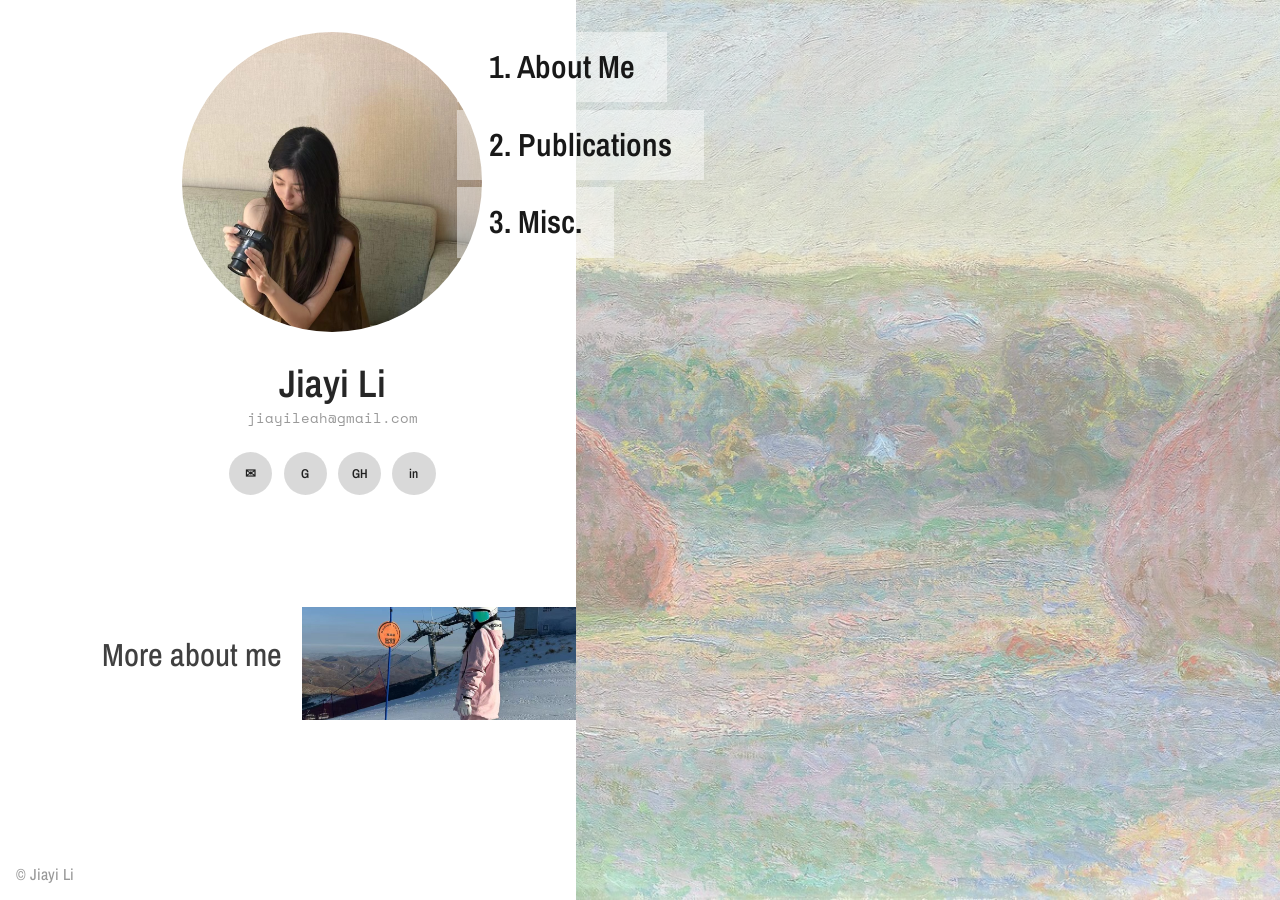
==== index.html @ 8432a554 "Add personal homepage files" ====
<!DOCTYPE html>
<html lang="en">

<head>
  <meta charset="UTF-8" />
  <meta name="viewport" content="width=device-width, initial-scale=1.0" />

  <title>Jiayi Li</title>
  <meta name="description"
    content="Jiayi Li — researcher in Your Research Area." />
  <meta name="author" content="Jiayi Li" />
  <meta name="keywords"
    content="Jiayi Li, Research, University, Computer Science" />

  <link rel="preconnect" href="https://fonts.googleapis.com">
  <link rel="preconnect" href="https://fonts.gstatic.com" crossorigin>
  <link rel="stylesheet" href="https://fonts.googleapis.com/css2?family=Archivo+Narrow:wght@400;500;600;700&family=Space+Mono&display=swap">
  <link rel="stylesheet" href="style.css?v=3" />
  <link rel="icon" type="image/svg+xml" href="data:image/svg+xml,%3Csvg xmlns='http://www.w3.org/2000/svg' viewBox='0 0 32 32'%3E%3Ccircle cx='16' cy='16' r='12' fill='white'/%3E%3C/svg%3E">
  <meta name="theme-color" content="#ffffff">
</head>

<body>
  <a href="#content" class="skip-link">Skip to content</a>
  <!-- Mobile top bar -->
  <div class="mobile-header">
    <a class="mobile-header-name" href="#" data-page="home">Jiayi Li</a>
    <button class="mobile-menu-btn" id="menu-toggle" aria-expanded="false" aria-controls="sidebar">Menu</button>
  </div>

  <div class="container">
    <aside class="sidebar profile-sidebar" id="sidebar">
  <div class="profile-card">
    <a href="#" data-page="home" class="profile-photo-link">
      <img class="profile-photo" src="asset/profile.jpg" alt="Jiayi Li">
    </a>

    <h1 class="profile-name">
      <a href="#" data-page="home">Jiayi Li</a>
    </h1>

    <p class="profile-email">
      <a href="mailto:jiayileah@gmail.com">jiayileah@gmail.com</a>
    </p>

    <div class="profile-socials">
      <a href="mailto:jiayileah@gmail.com" aria-label="Email">✉</a>
      <a href="https://scholar.google.com/citations?user=YOUR_USER_ID&hl=en" target="_blank" rel="noopener noreferrer" aria-label="Google Scholar">G</a>
      <a href="https://github.com/jiayileah" target="_blank" rel="noopener noreferrer" aria-label="GitHub">GH</a>
      <a href="https://www.linkedin.com/in/jiayi-li-0b29a120a/" target="_blank" rel="noopener noreferrer" aria-label="LinkedIn">in</a>
    </div>

    <nav class="profile-nav">
      <ol class="nav-index">
        <li><a href="#about" data-page="about">About Me</a></li>
        <li><a href="#publications" data-page="publications">Publications</a></li>
        <li><a href="#misc" data-page="misc">Misc.</a></li>
      </ol>
    </nav>

    <div class="more-about-card">
  <div class="more-about-text">
    <h3>More about me</h3>
  </div>

  <div class="more-about-gallery">
    <div class="gallery-stack">
      <div class="gallery-track">
        <div class="gallery-slide">
          <img src="asset/gallery-1.jpg" alt="Jiayi Li gallery image 1">
        </div>
        <div class="gallery-slide">
          <img src="asset/gallery-2.jpg" alt="Jiayi Li gallery image 2">
        </div>
        <div class="gallery-slide">
          <img src="asset/gallery-3.jpg" alt="Jiayi Li gallery image 3">
        </div>
      </div>
    </div>
  </div>
</div>

  <footer class="site-footer site-footer--sidebar">
    <span id="easter-egg" style="cursor: pointer">&copy; Jiayi Li</span>
  </footer>
</aside>

    <main id="content">
      <!-- Content will load here -->
    </main>
  </div>

  <nav class="home-nav-overlay">
  <a href="#about" data-page="about">1. About Me</a>
  <a href="#publications" data-page="publications">2. Publications</a>
  <a href="#misc" data-page="misc">3. Misc.</a>
  </nav>

  <!-- Mobile bottom bar -->
  <div class="mobile-footer">
    <button class="mobile-footer-btn" id="btn-top">Top</button>
    <button class="mobile-footer-btn" id="btn-top-right">Top</button>
  </div>

  <!-- Easter Egg -->
  <div id="easter-egg-overlay" class="easter-egg-overlay">
    <span class="easter-egg-text">your hidden message here</span>
  </div>

  <!-- Lightbox Modal -->
  <div id="image-modal" class="modal" role="dialog" aria-modal="true" aria-label="Image preview" tabindex="-1">
    <img class="modal-content" id="modal-img" alt="">
  </div>

  <script src="script.js"></script>
</body>

</html>
---- style.css ----
/* style.css — 1:1 Cargo template replica */

/* ─── Font: Inter as Diatype substitute (loaded via <link> in HTML) ─── */

/* ─── Swatch System (Cargo-style opacity hierarchy) ─── */
:root {
  --swatch-1: rgba(0, 0, 0, 0.85);
  --swatch-2: rgba(0, 0, 0, 0.75);
  --swatch-3: rgba(0, 0, 0, 0.6);
  --swatch-4: rgba(0, 0, 0, 0.4);
  --swatch-5: rgba(0, 0, 0, 0.25);
  --swatch-6: rgba(0, 0, 0, 0.15);

  --bg: #ffffff;
  --border: rgba(0, 0, 0, 0.15);
  --highlight: #800020;
}

/* ─── Skip Link ─── */
.skip-link {
  position: absolute;
  top: -100%;
  left: 1rem;
  z-index: 9999;
  padding: 0.5rem 1rem;
  background: var(--swatch-1);
  color: var(--bg);
  font-size: 0.9rem;
  font-weight: 500;
  text-decoration: none;
}

.skip-link:focus {
  top: 0.5rem;
}

/* ─── Focus Indicators ─── */
a:focus-visible,
button:focus-visible,
[tabindex]:focus-visible {
  outline: 2px solid var(--swatch-1);
  outline-offset: 2px;
}

/* ─── Reset ─── */
*, *::before, *::after { box-sizing: border-box; }

body {
  margin: 0;
  width: 100%;
  overflow-x: hidden;
  background-color: var(--bg);
  color: var(--swatch-1);
  font-family: 'Archivo Narrow', 'Helvetica Neue', Helvetica, Arial, sans-serif;
  font-size: 1.1rem;
  font-weight: normal;
  line-height: 1.2;
  -webkit-font-smoothing: antialiased;
  -moz-osx-font-smoothing: grayscale;
}

/* ─── Two-Column Container ─── */
.container {
  display: flex;
  min-height: 100vh;
}

/* ─── Sidebar (Left Panel) ─── */
.sidebar {
  width: 45%;
  max-width: 720px;
  min-width: 280px;
  padding: 1rem;
  position: fixed;
  top: 0;
  left: 0;
  height: 100vh;
  overflow-y: auto;
  flex-shrink: 0;
}

/* Push main content to the right of the fixed sidebar */
main {
  margin-left: 45%;
  padding: 0.5rem 1rem 1rem;
  max-width: 55%;
}

.sidebar-header {
  margin-bottom: 1.8rem;
}

.sidebar h1 {
  font-family: 'Archivo Narrow', 'Helvetica Neue', Helvetica, Arial, sans-serif;
  font-size: 1.1rem;
  font-weight: 500;
  line-height: 1.1;
  margin: 0;
  color: var(--swatch-1);
}

.sidebar h1 a {
  color: var(--swatch-1);
  text-decoration: none;
}

/* ─── Profile Sidebar ─── */

.profile-sidebar {
  padding: 2rem 1.4rem;
}

.profile-card {
  width: 100%;
  max-width: 340px;
}

.profile-photo-link {
  display: block;
  width: min(100%, 300px);
  aspect-ratio: 1 / 1;
  margin-bottom: 2rem;
  border-radius: 50%;
  overflow: hidden;
  background: var(--swatch-6);
}

.profile-photo {
  display: block;
  width: 100%;
  height: 100%;
  margin-bottom: 2rem;
  margin-left:0rem;
  object-fit: cover;
}

.sidebar .profile-name {
  margin-bottom: 0.4rem;
}

.sidebar .profile-name a {
  display: inline-block;
  transform: translateX(1.2rem);
  font-size: 2.4rem;
  font-weight: 600;
  line-height: 1;
  color: var(--swatch-1);
  text-decoration: none;
}

.profile-email {
  margin: 0 0 1.6rem;
  font-family: 'Space Mono', monospace;
  font-size: 0.9rem;
  color: var(--swatch-4);
}

.profile-email a {
  color: var(--swatch-4);
  text-decoration: none;
}

.profile-socials {
  display: flex;
  gap: 0.7rem;
  margin-bottom: 2rem;
  flex-wrap: wrap;
}

.profile-socials a {
  width: 2.7rem;
  height: 2.7rem;
  border-radius: 50%;
  display: inline-flex;
  align-items: center;
  justify-content: center;
  background: var(--swatch-6);
  color: var(--swatch-1);
  font-size: 0.8rem;
  font-weight: 600;
  text-decoration: none;
}

.profile-socials a:hover {
  background: var(--swatch-5);
}

.profile-nav {
  margin-bottom: 2rem;
}


.sidebar-subtitle {
  display: block;
  font-size: 1.1rem;
  font-weight: 400;
  color: var(--swatch-3);
  line-height: 1.1;
}

/* Sidebar info links — stacked, bold, like Cargo's "Information / Email / Instagram" */
.sidebar-info {
  display: flex;
  flex-direction: column;
  align-items: flex-start;
  margin-bottom: 1.2rem;
}

.sidebar-info a {
  color: var(--swatch-1);
  font-weight: 500;
  font-size: 1rem;
  line-height: 1.1;
  text-decoration: none;
}

.sidebar-info a:active {
  opacity: 0.7;
}

/* Navigation — numbered index like Cargo */
.nav-index {
  margin: 0;
  padding: 0 0 0 1em;
  list-style-type: decimal;
}

.nav-index li {
  margin-bottom: 0;
  line-height: 1.1;
  font-size: 2rem;
}

.nav-index a {
  color: var(--swatch-1);
  font-weight: 450;
  font-size: 2rem;
  text-decoration: none;
}

.nav-index a:active {
  opacity: 0.7;
}

.nav-index a.active {
  text-decoration: underline;
  text-underline-offset: 3px;
}

/* ─── Main Content (Right Panel) ─── */
/* main margin-left set above after .sidebar */

/* ─── Typography ─── */
h1, h2, h3 {
  font-family: 'Archivo Narrow', 'Helvetica Neue', Helvetica, Arial, sans-serif;
  font-weight: 480;
  margin-top: 0;
  line-height: 1;
  color: var(--swatch-2);
}

h2, h3 {
  font-size: 2rem;
  margin-bottom: 1rem;
}

h4 {
  font-family: 'Archivo Narrow', 'Helvetica Neue', Helvetica, Arial, sans-serif;
  font-weight: 480;
  margin-top: 0;
  margin-bottom: 0.4rem;
  line-height: 1.2;
  color: var(--swatch-1);
}

h3 + p {
  margin-top: 0.3rem;
  margin-bottom: 0.8rem;
  color: var(--swatch-4);
}

h4 + ul { margin-top: 0; }
h4 + p { margin-top: 0; }

/* ─── Links — Cargo-style (no underline, opacity on active) ─── */
a {
  color: var(--swatch-1);
  text-decoration: none;
}

a:active {
  opacity: 0.7;
}

/* ─── About Page ─── */
.about-section a {
  color: var(--swatch-4);
  text-decoration: none;
}

.about-section a:hover {
  text-decoration: underline;
}

/* Research interests */
.interests-list { margin: 1.5rem 0; }
.interests-list ol { padding-left: 1.2rem; margin: 0; }

.interests-list li {
  margin-bottom: 0.8rem;
  line-height: 1.3;
  color: var(--swatch-3);
}

.interests-list li strong {
  color: var(--swatch-1);
  font-weight: 600;
}

.interest {
  margin-bottom: 0.6rem;
}

.interest > summary {
  list-style: none;
  cursor: pointer;
  display: flex;
  align-items: center;
  gap: 0.6rem;
  padding: 0.15rem 0;
  user-select: none;
}

.interest > summary::-webkit-details-marker { display: none; }

.interest > summary::before {
  content: '▶';
  color: var(--swatch-4);
  font-size: 0.7rem;
  line-height: 1;
  transition: transform 0.2s ease;
  display: inline-block;
}

.interest[open] > summary::before {
  transform: rotate(90deg);
}

.interest:hover > summary strong { color: var(--swatch-2); }

.interest-body {
  padding: 0.4rem 0 0.4rem 1.3rem;
}

.interest-q {
  margin: 0 0 0.5rem 0;
  color: var(--swatch-3);
  font-size: 0.95rem;
  line-height: 1.45;
}

.interest-works {
  list-style: disc;
  padding-left: 1.2rem;
  margin: 0;
  color: var(--swatch-3);
  font-size: 0.95rem;
}

.interest-works li {
  margin-bottom: 0.35rem;
  line-height: 1.45;
}

.interest-works a {
  color: var(--swatch-2);
  text-decoration: underline;
  text-underline-offset: 2px;
  text-decoration-thickness: 1px;
}

.interest-works a:hover { color: var(--highlight); }

.interest-works:empty::before {
  content: '— Coming soon —';
  display: block;
  color: var(--swatch-5);
  font-size: 0.85rem;
  font-style: italic;
  list-style: none;
  margin-left: -1.2rem;
}

/* ─── Publications ─── */
.pub-tabs {
  display: flex;
  gap: 1.5rem;
  margin: 1rem 0 2rem;
}

.pub-tab {
  background: none;
  border: none;
  padding: 0;
  color: var(--swatch-4);
  font-family: inherit;
  font-size: 0.95rem;
  letter-spacing: 0.02em;
  cursor: pointer;
  transition: color 0.15s ease;
}

.pub-tab:hover { color: var(--swatch-2); }

.pub-tab.active {
  color: var(--swatch-1);
  font-weight: 500;
  text-decoration: underline;
  text-underline-offset: 4px;
  text-decoration-thickness: 1px;
}

.year-section {
  display: grid;
  grid-template-columns: 70px 1fr;
  gap: 1.5rem;
  padding: 1.5rem 0;
  border-top: 1px solid var(--border);
}

.year-section:first-of-type { border-top: none; }
.year-section.year-first-visible { border-top: none; }

.year-label {
  font-family: 'Archivo Narrow', 'Helvetica Neue', Helvetica, Arial, sans-serif;
  font-size: 1.1rem;
  color: var(--swatch-4);
  padding-top: 0.2rem;
  line-height: 1;
}

.year-content {
  display: flex;
  flex-direction: column;
  gap: 1.5rem;
}

.publication {
  display: flex;
  justify-content: space-between;
  align-items: flex-start;
  gap: 1.5rem;
  border-bottom: 1px solid var(--border);
  padding-bottom: 1.5rem;
  margin-bottom: 0;
}

.publication:last-child,
.publication.pub-last-visible {
  border-bottom: none;
  padding-bottom: 0;
}

.pub-text { flex: 1; min-width: 0; }

.pub-image {
  max-width: 400px;
  height: auto;
  border-radius: 0;
  filter: grayscale(100%);
  transition: filter 0.3s ease;
  cursor: zoom-in;
}

.pub-image:hover {
  filter: grayscale(0%);
}

.publication h4 {
  margin-top: 0;
  margin-bottom: 0.3rem;
}

.publication h4 + p,
.publication h4 + p + p {
  color: var(--swatch-4);
}

.publication a {
  color: var(--swatch-1);
  text-decoration: none;
  margin-right: 0.8rem;
}

.publication a:hover {
  text-decoration: underline;
}

.publication p {
  line-height: 1.2;
  margin-top: 0.2rem;
  margin-bottom: 0.2rem;
}

.publication, .teaching, .project {
  margin-bottom: 0.8rem;
  padding-bottom: 0.8rem;
}

.publication ul {
  padding-left: 1.2em;
  margin-top: 0.2rem;
  margin-bottom: 0.2rem;
}

.publication ul li { margin-bottom: 0.15rem; }

.teaching, .project { margin-bottom: 1.5rem; }

/* ─── News ─── */
.news-section { margin-top: 2rem; }
.news-section h3 { margin-top: 0; }

.news-list {
  border-top: 1px solid var(--border);
  padding: 0.6rem 0;
  max-height: 220px;
  overflow: auto;
  scrollbar-width: thin;
  scrollbar-color: var(--swatch-5) transparent;
}

.news-list ul {
  margin: 0;
  padding-left: 1.2rem;
  list-style: disc;
}

.news-list li {
  margin-bottom: 0.25rem;
  line-height: 1.4;
  color: var(--swatch-1);
}

.news-list::-webkit-scrollbar { width: 6px; }
.news-list::-webkit-scrollbar-thumb {
  background-color: var(--swatch-5);
  border-radius: 999px;
}

/* ─── Home page ─── */
.inline-cite {
  white-space: nowrap;
  color: var(--swatch-4);
}

.home-figure {
  float: right;
  width: min(77%, 880px);
  margin-left: 1.5rem;
  margin-top: 0rem;
}

.home-figure img {
  display: block;
  width: 100%;
  height: auto;
}

.home-figure figcaption {
  font-size: 0.9rem;
  color: var(--swatch-4);
  margin-top: 0.4rem;
  line-height: 1.2;
  text-align: center;
}

/* Gallery slideshow */
.gallery-stack {
  position: relative;
  width: 100%;
  aspect-ratio: 5 / 16;
  overflow: hidden;
  background: var(--bg);
}

.gallery-track {
  display: flex;
  width: 100%;
  height: 100%;
  transition: transform 0.6s cubic-bezier(0.65, 0, 0.35, 1);
}

.gallery-slide {
  flex: 0 0 100%;
  width: 100%;
  height: 100%;
  display: flex;
  align-items: center;
  justify-content: center;
  overflow: hidden;
}

.gallery-slide img {
  width: 100%;
  height: 100%;
  object-fit: cover;
  cursor: zoom-in;
}

/* ─── Highlight ─── */
.highlight {
  color: var(--highlight);
  font-weight: 600;
}

.highlight a { color: var(--highlight); }

/* ─── Modal / Lightbox ─── */
.modal {
  position: fixed;
  z-index: 2000;
  top: 0; left: 0;
  width: 100%; height: 100%;
  background-color: rgba(0, 0, 0, 0.92);
  display: flex;
  justify-content: center;
  align-items: center;
  cursor: zoom-out;
  opacity: 0;
  pointer-events: none;
  transition: opacity 0.2s ease;
}

.modal.active {
  opacity: 1;
  pointer-events: auto;
}

.modal-content {
  max-width: 90%;
  max-height: 90%;
  object-fit: contain;
  cursor: default;
  transform: scale(0.95);
  transition: transform 0.2s ease;
}

.modal.active .modal-content {
  transform: scale(1);
}

.modal-close {
  position: absolute;
  top: 1rem;
  right: 1rem;
  z-index: 1;
  padding: 0.35rem 0.7rem;
  background: rgba(255, 255, 255, 0.92);
  border: 1px solid rgba(255, 255, 255, 0.92);
  color: var(--swatch-1);
  font-family: inherit;
  font-size: 0.95rem;
  line-height: 1;
  cursor: pointer;
}

.modal-close:hover,
.modal-close:focus-visible {
  background: var(--bg);
}

/* ─── Easter Egg ─── */
.easter-egg-overlay {
  position: fixed;
  inset: 0;
  z-index: 9999;
  background: var(--bg);
  display: flex;
  align-items: center;
  justify-content: center;
  opacity: 0;
  pointer-events: none;
  transition: opacity 0.4s ease;
  cursor: pointer;
}

.easter-egg-overlay.active {
  opacity: 1;
  pointer-events: auto;
}

.easter-egg-text {
  font-size: 1.1rem;
  font-weight: 400;
  color: var(--swatch-4);
  letter-spacing: 0.05em;
}

/* ─── Footer ─── */
.site-footer {
  padding: 1rem;
  color: var(--swatch-4);
  font-size: 1rem;
  font-weight: 450;
  line-height: 1.2;
}

/* Sidebar footer pinned to bottom */
.site-footer--sidebar {
  position: absolute;
  bottom: 0;
  left: 0;
}

/* ─── Page Transitions ─── */
@keyframes fadeInUp {
  from { opacity: 0; transform: translateY(15px); }
  to { opacity: 1; transform: translateY(0); }
}

.fading-out {
  opacity: 0;
  transition: opacity 0.15s ease;
  will-change: opacity;
}

.fading-in > * {
  opacity: 0;
  animation: fadeInUp 0.4s cubic-bezier(0.2, 1, 0.3, 1) forwards;
}

.fading-in > *:nth-child(1) { animation-delay: 0.03s; }
.fading-in > *:nth-child(2) { animation-delay: 0.06s; }
.fading-in > *:nth-child(3) { animation-delay: 0.09s; }
.fading-in > *:nth-child(4) { animation-delay: 0.12s; }
.fading-in > *:nth-child(5) { animation-delay: 0.15s; }
.fading-in > *:nth-child(6) { animation-delay: 0.18s; }
.fading-in > *:nth-child(7) { animation-delay: 0.21s; }
.fading-in > *:nth-child(8) { animation-delay: 0.24s; }

/* ─── Scroll Reveal (Cargo scale-in) ─── */
.scroll-reveal {
  opacity: 0;
  transform: scale(0.875);
  transform-origin: 50% 0%;
  transition: opacity 0.5s ease, transform 0.5s ease;
}

.scroll-reveal.revealed {
  opacity: 1;
  transform: scale(1);
}

/* ─── Reduced Motion ─── */
@media (prefers-reduced-motion: reduce) {
  *, *::before, *::after {
    transition: none !important;
    animation: none !important;
  }
  .scroll-reveal { opacity: 1; transform: none; }
}

/* ─── Mobile Header & Menu ─── */
.mobile-header {
  display: none;
}

/* ─── Mobile Footer (hidden on desktop) ─── */
.mobile-footer {
  display: none;
}

/* ─── Mobile ─── */
@media (max-width: 768px) {
  /* Fixed top bar */
  .mobile-header {
    display: flex;
    justify-content: space-between;
    align-items: center;
    position: fixed;
    top: 0;
    left: 0;
    right: 0;
    z-index: 400;
    padding: 0.1rem 1rem 0.4rem;
    background: var(--bg);
  }

  .mobile-header::after {
    content: '';
    position: absolute;
    bottom: 0;
    left: 1rem;
    right: 1rem;
    height: 1px;
    background: var(--swatch-1);
  }

  .mobile-header-name {
    font-size: 1.2rem;
    font-weight: 500;
    color: var(--swatch-1);
    text-decoration: none;
  }

  .mobile-menu-btn {
    font-family: inherit;
    font-size: 1.2rem;
    font-weight: 450;
    color: var(--swatch-1);
    background: none;
    border: none;
    cursor: pointer;
    padding: 0.5rem 0;
    min-height: 44px;
    min-width: 44px;
    display: flex;
    align-items: center;
    justify-content: flex-end;
  }

  .mobile-menu-btn:active {
    opacity: 0.7;
  }

  /* Increase touch targets for sidebar links */
  .sidebar-info a {
    padding: 0.35rem 0;
    display: block;
  }

  .nav-index li {
    line-height: 1.4;
  }

  .nav-index a {
    padding: 0.3rem 0;
    display: inline-block;
  }

  /* Sidebar becomes fullscreen overlay */
  .sidebar {
    position: fixed;
    top: 0;
    left: 0;
    right: 0;
    bottom: 0;
    width: 100%;
    max-width: none;
    min-width: auto;
    height: 100vh;
    z-index: 300;
    padding: 3.8rem 1rem 1rem;
    background: var(--bg);
    overflow-y: auto;
    transform: translateY(-100%);
    transition: transform 0.3s ease;
  }

  .sidebar.menu-open {
    transform: translateY(0);
  }

  body:has(.sidebar.menu-open) .mobile-header-name {
    visibility: hidden;
  }

  .site-footer--sidebar {
    display: none;
  }

  .container {
    flex-direction: column;
  }

  main {
    margin-left: 0;
    padding: 1rem;
    padding-top: 3.8rem;
    max-width: 100%;
  }

  h2, h3 { font-size: 1.5rem; }

  .pub-tabs {
    gap: 1.2rem;
    margin: 0.5rem 0 1.5rem;
  }

  .pub-tab { font-size: 0.9rem; }

  .year-section {
    display: flex;
    flex-direction: column;
    margin-bottom: 1.5rem;
  }

  .year-label {
    margin-bottom: 0.5rem;
    opacity: 0.5;
  }

  .publication {
    flex-direction: column;
    gap: 0.8rem;
  }

  .pub-image {
    max-width: 100%;
    align-self: center;
  }

  .publication a {
    display: inline-block;
    padding: 0.25rem 0;
  }

  .home-figure {
    float: none;
    width: 82%;
    max-width: 350px;
    margin: 0 auto 1rem;
  }

  .gallery-slide img {
    transform: scale(1.02);
    transform-origin: center center;
  }

  .gallery-track .gallery-slide:nth-child(2) img {
    max-height: 92%;
    max-width: 92%;
  }

  img {
    max-width: 100%;
    height: auto;
  }

  body {
    padding-left: env(safe-area-inset-left);
    padding-right: env(safe-area-inset-right);
  }

  main {
    padding-bottom: 4rem;
  }

  /* Fixed bottom bar */
  .mobile-footer {
    display: flex;
    justify-content: space-between;
    align-items: center;
    position: fixed;
    bottom: 0;
    left: 0;
    right: 0;
    z-index: 200;
    padding: 0.2rem 1rem;
    padding-bottom: calc(0.2rem + env(safe-area-inset-bottom));
    background: var(--bg);
  }

  body.page-home .mobile-footer { display: none; }

  .mobile-footer::before {
    content: '';
    position: absolute;
    top: 0;
    left: 1rem;
    right: 1rem;
    height: 1px;
    background: var(--swatch-1);
  }

  .mobile-footer-btn {
    font-family: inherit;
    font-size: 1.2rem;
    font-weight: 450;
    color: var(--swatch-1);
    background: none;
    border: none;
    cursor: pointer;
    padding: 0.15rem 0;
    min-height: 36px;
    display: flex;
    align-items: center;
  }

  .mobile-footer-btn:active {
    opacity: 0.7;
  }
}

/* Center profile text under avatar */

.profile-sidebar .profile-photo-link {
  margin-left: 10rem !important;
  margin-right: 10rem !important;
}

.profile-sidebar .profile-name {
  width: min(100%, 300px) !important;
  margin-left: 10rem !important;
  margin-right: 10rem !important;
  margin-bottom: 0.4rem !important;
  text-align: center !important;
}

.profile-sidebar .profile-name a {
  display: inline-block !important;
  transform: none !important;
}

.profile-sidebar .profile-email {
  width: min(100%, 300px) !important;
  margin-left: 10rem !important;
  margin-right: 10rem !important;
  text-align: center !important;
}

.profile-sidebar .profile-socials {
  width: min(100%, 300px) !important;
  margin-left: 10rem !important;
  margin-right: 10rem !important;
  justify-content: center !important;
}

/* ─── More About Me Card ─── */

.profile-card {
  width: 100%;
  max-width: 500px !important;
  margin-left: 0rem !important;
}

.more-about-card {
  width: min(100%, 500px);
  margin-top: 7rem;
  margin-left: 5rem !important;
  margin-right: 5rem !important;
  border: none;
  border-radius: 0;
  padding: 0;
  display: grid;
  grid-template-columns: 0.9fr 1.5fr;
  gap: 1.2rem;
  align-items: center;
}

.more-about-gallery .gallery-stack {
  width: 100%;
  aspect-ratio: 16 / 6;
  border-radius: 0;
  overflow: hidden;
  background: var(--swatch-6);
}

.more-about-gallery .gallery-slide img {
  width: 100%;
  height: 100%;
  object-fit: cover;
  border-radius: 0;
}

/* Adjust each More about me gallery image separately */

/* 第 1 张图 */
.more-about-gallery .gallery-slide:nth-child(1) img {
  object-position: 50% 45%;
}

/* 第 2 张图 */
.more-about-gallery .gallery-slide:nth-child(2) img {
  object-position: 50% 90%;
}

/* 第 3 张图 */
.more-about-gallery .gallery-slide:nth-child(3) img {
  object-position: 50% 55%;
}

/* Make all More about me gallery images fill the frame */

.more-about-gallery .gallery-slide img {
  width: 100% !important;
  height: 100% !important;
  max-width: none !important;
  max-height: none !important;
  object-fit: cover !important;
  border-radius: 0 !important;
}

.experience-section h3 {
  margin-bottom: 1rem;
}

.experience-list {
  margin: 0;
  padding: 0;
}

.experience-item {
  margin-bottom: 1rem;
}

.experience-date,
.experience-role {
  margin: 0;
  padding: 0;
  line-height: 1.25;
}

.experience-date {
  color: var(--swatch-1);
  font-weight: 400;
}

.experience-role {
  color: var(--swatch-1);
}

.experience-role strong {
  font-weight: 700;
}


/* ─── Honors & Services ─── */

.honors-services {
  margin-top: 0.6rem;
}

.honors-row {
  margin-bottom: 0.6rem;
  line-height: 1.3;
}

.honors-row strong {
  font-weight: 700;
}

.awards-list {
  margin-top: 0.25rem;
  padding-left: 0;
}

.award-item {
  display: block;
  margin: 0 0 0.25rem 0;
  padding: 0;
  line-height: 1.3;
  text-align: left;
}

/* ─── Force Home gallery to fill the right side without top/bottom gaps ─── */

@media (min-width: 769px) {
  main:has(.home-figure) {
    position: fixed !important;
    top: 0 !important;
    right: 0 !important;
    bottom: 0 !important;
    left: 45% !important;

    width: 55% !important;
    max-width: none !important;
    height: 100vh !important;

    margin: 0 !important;
    padding: 0 !important;
    overflow: hidden !important;
  }

  main:has(.home-figure) .home-figure {
    float: none !important;
    width: 100% !important;
    height: 100vh !important;
    max-width: none !important;

    margin: 0 !important;
    padding: 0 !important;
  }

  main:has(.home-figure) .gallery-stack,
  main:has(.home-figure) .gallery-track,
  main:has(.home-figure) .gallery-slide {
    width: 100% !important;
    height: 100% !important;
    aspect-ratio: auto !important;

    margin: 0 !important;
    padding: 0 !important;
  }

  main:has(.home-figure) .gallery-slide img,
  main:has(.home-figure) .gallery-track .gallery-slide:nth-child(2) img {
    display: block !important;

    width: 100% !important;
    height: 100% !important;
    max-width: none !important;
    max-height: none !important;

    object-fit: cover !important;
    object-position: center center !important;

    margin: 0 !important;
    padding: 0 !important;
    transform: none !important;
    opacity: 0.62 !important;
  }
}

/* ─── Move non-Home pages slightly downward ─── */

@media (min-width: 769px) {
  main:not(:has(.home-figure)) {
    padding-top: 2.2rem !important;
    padding-bottom: 1rem !important;
  }
}

/* ─── Home page right-side overlay navigation ─── */

.home-nav-overlay {
  display: none;
}

@media (min-width: 769px) {
  body:has(main .home-figure) .home-nav-overlay {
  display: flex !important;
  flex-direction: column !important;
  position: fixed !important;
  top: 2rem !important;
  right: 36rem !important;
  z-index: 2147483647 !important;

  gap: 0.45rem !important;
  align-items: flex-start !important;

  margin: 0 !important;
  padding: 0 !important;
  pointer-events: auto !important;
}

  body:has(main .home-figure) .home-nav-overlay a {
    display: inline-block !important;
    font-size: 2rem !important;
    font-weight: 600 !important;
    color: rgba(0, 0, 0, 0.9) !important;
    background: rgba(255, 255, 255, 0.45) !important;
    padding: 1rem 2rem !important;
    text-decoration: none !important;
    white-space: nowrap !important;
  }

  body:has(main .home-figure) .home-nav-overlay a:hover {
    text-decoration: underline !important;
    text-underline-offset: 4px !important;
  }
}

@media (min-width: 769px) {
  body:has(main .home-figure) .profile-sidebar .profile-nav {
    display: none !important;
  }
}

/* ─── Sidebar navigation: numbered vertical layout ─── */

.profile-sidebar .profile-nav {
  width: min(100%, 300px) !important;
  margin: 5rem auto -2rem auto !important;
}

.profile-sidebar .nav-index {
  display: block !important;
  list-style-type: decimal !important;
  list-style-position: outside !important;
  margin: 0 !important;
  padding-left: 0rem !important;
}

.profile-sidebar .nav-index li {
  display: list-item !important;
  margin: 0 0 0.25rem 0 !important;
  padding: 0 !important;
  line-height: 1.2 !important;
}

.profile-sidebar .nav-index a {
  font-size: 1.2rem !important;
  font-weight: 450 !important;
  white-space: nowrap !important;
  text-decoration: none !important;
}

.profile-sidebar .nav-index {
  display: block !important;
  list-style-type: decimal !important;
  list-style-position: outside !important;
  margin: 0 !important;
  padding-left: 0rem !important;
}

.profile-sidebar .nav-index li {
  display: list-item !important;
  font-size: 1.2rem !important;
  line-height: 1.2 !important;
  margin: 0 0 0.15rem 0 !important;
}

.profile-sidebar .nav-index li::marker {
  font-size: 1.2rem !important;
}

.profile-sidebar .nav-index a {
  font-size: 1.2rem !important;
  font-weight: 450 !important;
  white-space: nowrap !important;
}
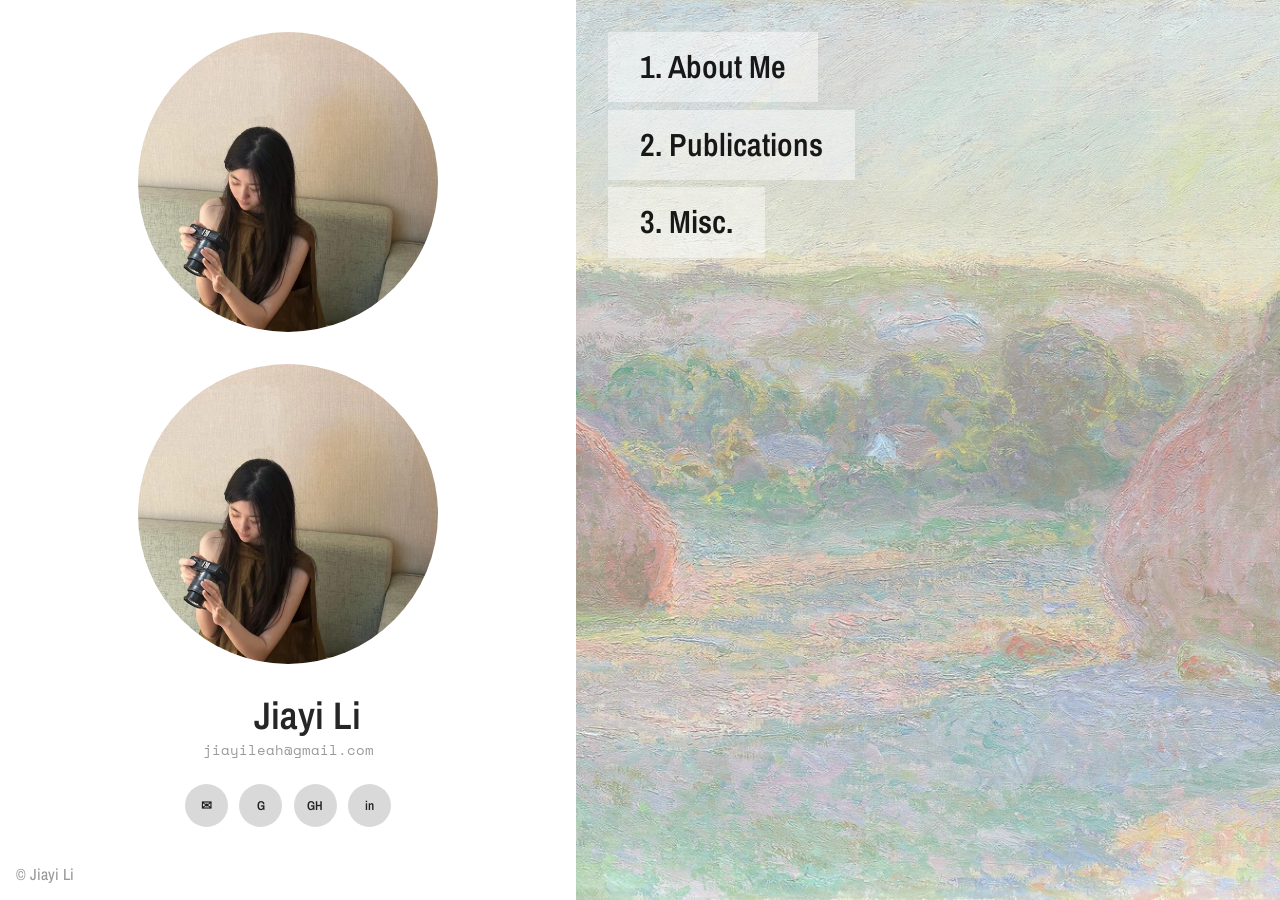
==== commit a3d4a662: "Update personal homepage" ====
--- a/index.html
+++ b/index.html
@@ -34,6 +34,11 @@
     <a href="#" data-page="home" class="profile-photo-link">
       <img class="profile-photo" src="asset/profile.jpg" alt="Jiayi Li">
     </a>
+  
+  <div class="profile-top-block">
+    <a href="#" data-page="home" class="profile-photo-link">
+      <img class="profile-photo" src="asset/profile.jpg" alt="Jiayi Li">
+    </a>
 
     <h1 class="profile-name">
       <a href="#" data-page="home">Jiayi Li</a>
@@ -49,6 +54,7 @@
       <a href="https://github.com/jiayileah" target="_blank" rel="noopener noreferrer" aria-label="GitHub">GH</a>
       <a href="https://www.linkedin.com/in/jiayi-li-0b29a120a/" target="_blank" rel="noopener noreferrer" aria-label="LinkedIn">in</a>
     </div>
+  </div>
 
     <nav class="profile-nav">
       <ol class="nav-index">
--- a/style.css
+++ b/style.css
@@ -111,8 +111,10 @@
 }
 
 .profile-card {
-  width: 100%;
-  max-width: 340px;
+  width: 82%;
+  max-width: 720px !important;
+  margin-left: auto !important;
+  margin-right: auto !important;
 }
 
 .profile-photo-link {
@@ -996,55 +998,48 @@
 /* Center profile text under avatar */
 
 .profile-sidebar .profile-photo-link {
-  margin-left: 10rem !important;
-  margin-right: 10rem !important;
+  margin-left: auto !important;
+  margin-right: auto !important;
 }
 
 .profile-sidebar .profile-name {
   width: min(100%, 300px) !important;
-  margin-left: 10rem !important;
-  margin-right: 10rem !important;
-  margin-bottom: 0.4rem !important;
+  margin-left: auto !important;
+  margin-right: auto !important;
   text-align: center !important;
-}
-
-.profile-sidebar .profile-name a {
-  display: inline-block !important;
-  transform: none !important;
 }
 
 .profile-sidebar .profile-email {
   width: min(100%, 300px) !important;
-  margin-left: 10rem !important;
-  margin-right: 10rem !important;
+  margin-left: auto !important;
+  margin-right: auto !important;
   text-align: center !important;
 }
 
 .profile-sidebar .profile-socials {
   width: min(100%, 300px) !important;
-  margin-left: 10rem !important;
-  margin-right: 10rem !important;
+  margin-left: auto !important;
+  margin-right: auto !important;
   justify-content: center !important;
 }
 
 /* ─── More About Me Card ─── */
 
 .profile-card {
+  width: 82%;
+  max-width: 720px !important;
+  margin-left: auto !important;
+  margin-right: auto !important;
+}
+
+.more-about-card {
   width: 100%;
-  max-width: 500px !important;
-  margin-left: 0rem !important;
-}
-
-.more-about-card {
-  width: min(100%, 500px);
-  margin-top: 7rem;
-  margin-left: 5rem !important;
-  margin-right: 5rem !important;
+  margin-top: 5rem;
   border: none;
   border-radius: 0;
   padding: 0;
   display: grid;
-  grid-template-columns: 0.9fr 1.5fr;
+  grid-template-columns: 0.8fr 1.7fr;
   gap: 1.2rem;
   align-items: center;
 }
@@ -1233,8 +1228,11 @@
   display: flex !important;
   flex-direction: column !important;
   position: fixed !important;
+
   top: 2rem !important;
-  right: 36rem !important;
+  left: calc(45% + 2rem) !important;
+  right: auto !important;
+
   z-index: 2147483647 !important;
 
   gap: 0.45rem !important;
@@ -1320,4 +1318,10 @@
   font-size: 1.2rem !important;
   font-weight: 450 !important;
   white-space: nowrap !important;
+}
+
+.profile-top-block {
+  width: min(100%, 300px);
+  margin-left: auto;
+  margin-right: auto;
 }
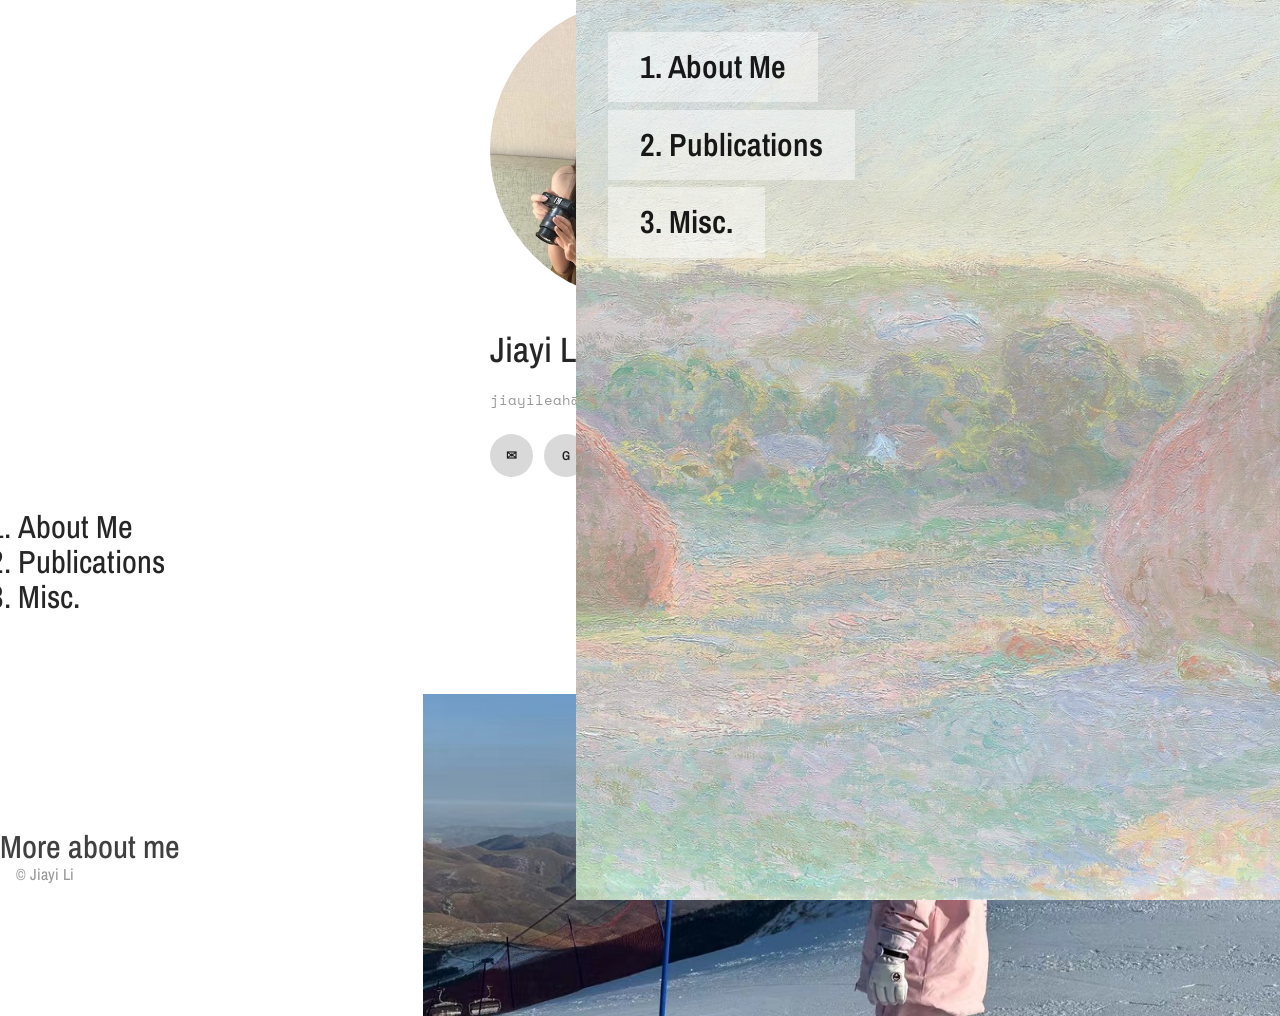
==== commit 1dea0560: "Update index.html" ====
--- a/index.html
+++ b/index.html
@@ -27,13 +27,6 @@
     <a class="mobile-header-name" href="#" data-page="home">Jiayi Li</a>
     <button class="mobile-menu-btn" id="menu-toggle" aria-expanded="false" aria-controls="sidebar">Menu</button>
   </div>
-
-  <div class="container">
-    <aside class="sidebar profile-sidebar" id="sidebar">
-  <div class="profile-card">
-    <a href="#" data-page="home" class="profile-photo-link">
-      <img class="profile-photo" src="asset/profile.jpg" alt="Jiayi Li">
-    </a>
   
   <div class="profile-top-block">
     <a href="#" data-page="home" class="profile-photo-link">
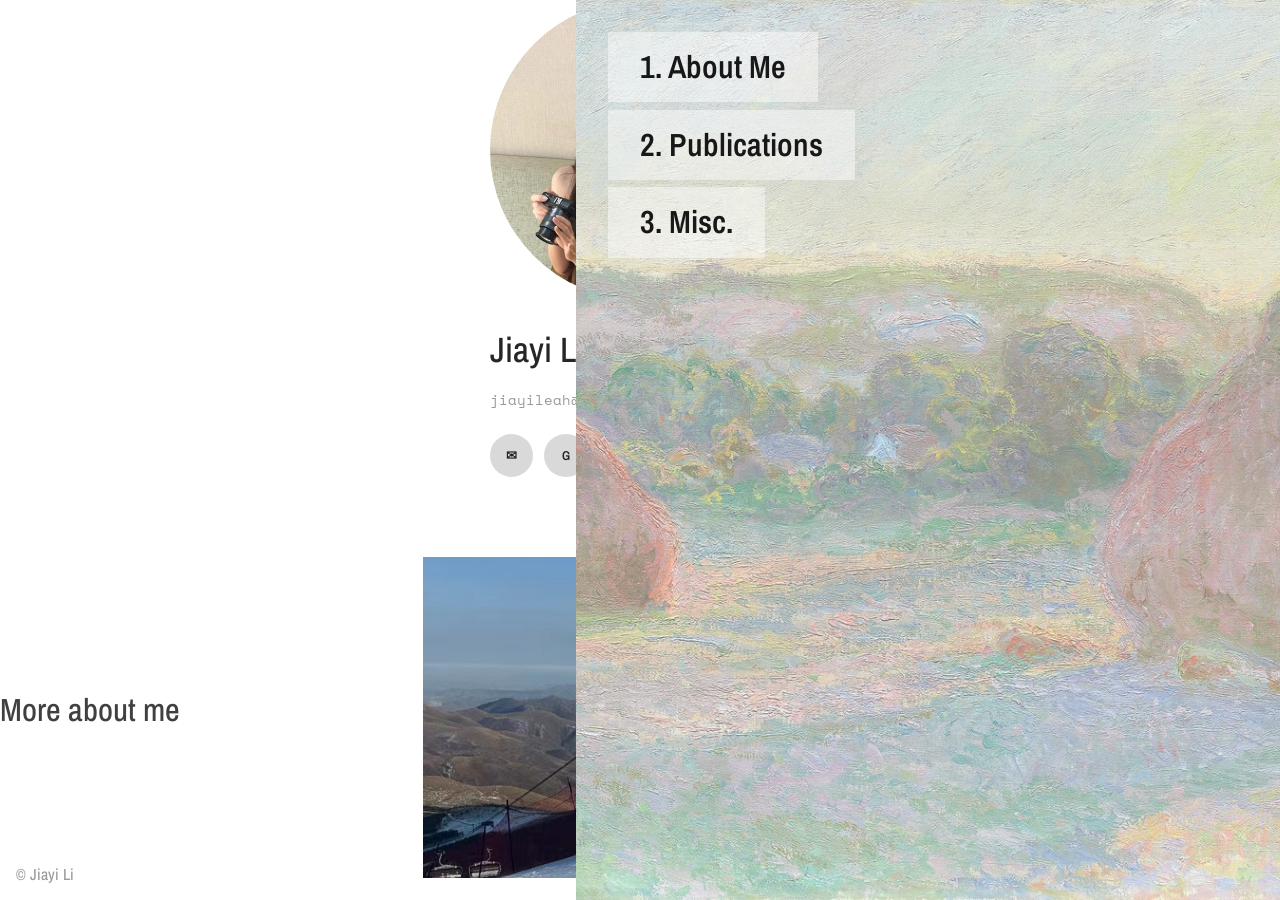
==== commit bd22a64a: "Update index.html" ====
--- a/index.html
+++ b/index.html
@@ -27,35 +27,27 @@
     <a class="mobile-header-name" href="#" data-page="home">Jiayi Li</a>
     <button class="mobile-menu-btn" id="menu-toggle" aria-expanded="false" aria-controls="sidebar">Menu</button>
   </div>
-  
-  <div class="profile-top-block">
-    <a href="#" data-page="home" class="profile-photo-link">
-      <img class="profile-photo" src="asset/profile.jpg" alt="Jiayi Li">
-    </a>
 
-    <h1 class="profile-name">
-      <a href="#" data-page="home">Jiayi Li</a>
-    </h1>
+<div class="profile-top-block">
+  <a href="#" data-page="home" class="profile-photo-link">
+    <img class="profile-photo" src="asset/profile.jpg" alt="Jiayi Li">
+  </a>
 
-    <p class="profile-email">
-      <a href="mailto:jiayileah@gmail.com">jiayileah@gmail.com</a>
-    </p>
+  <h1 class="profile-name">
+    <a href="#" data-page="home">Jiayi Li</a>
+  </h1>
 
-    <div class="profile-socials">
-      <a href="mailto:jiayileah@gmail.com" aria-label="Email">✉</a>
-      <a href="https://scholar.google.com/citations?user=YOUR_USER_ID&hl=en" target="_blank" rel="noopener noreferrer" aria-label="Google Scholar">G</a>
-      <a href="https://github.com/jiayileah" target="_blank" rel="noopener noreferrer" aria-label="GitHub">GH</a>
-      <a href="https://www.linkedin.com/in/jiayi-li-0b29a120a/" target="_blank" rel="noopener noreferrer" aria-label="LinkedIn">in</a>
-    </div>
+  <p class="profile-email">
+    <a href="mailto:jiayileah@gmail.com">jiayileah@gmail.com</a>
+  </p>
+
+  <div class="profile-socials">
+    <a href="mailto:jiayileah@gmail.com" aria-label="Email">✉</a>
+    <a href="https://scholar.google.com/" target="_blank" rel="noopener noreferrer">G</a>
+    <a href="https://github.com/jiayileah" target="_blank" rel="noopener noreferrer">GH</a>
+    <a href="https://www.linkedin.com/in/jiayi-li-0b29a120a/" target="_blank" rel="noopener noreferrer">in</a>
   </div>
-
-    <nav class="profile-nav">
-      <ol class="nav-index">
-        <li><a href="#about" data-page="about">About Me</a></li>
-        <li><a href="#publications" data-page="publications">Publications</a></li>
-        <li><a href="#misc" data-page="misc">Misc.</a></li>
-      </ol>
-    </nav>
+</div>
 
     <div class="more-about-card">
   <div class="more-about-text">
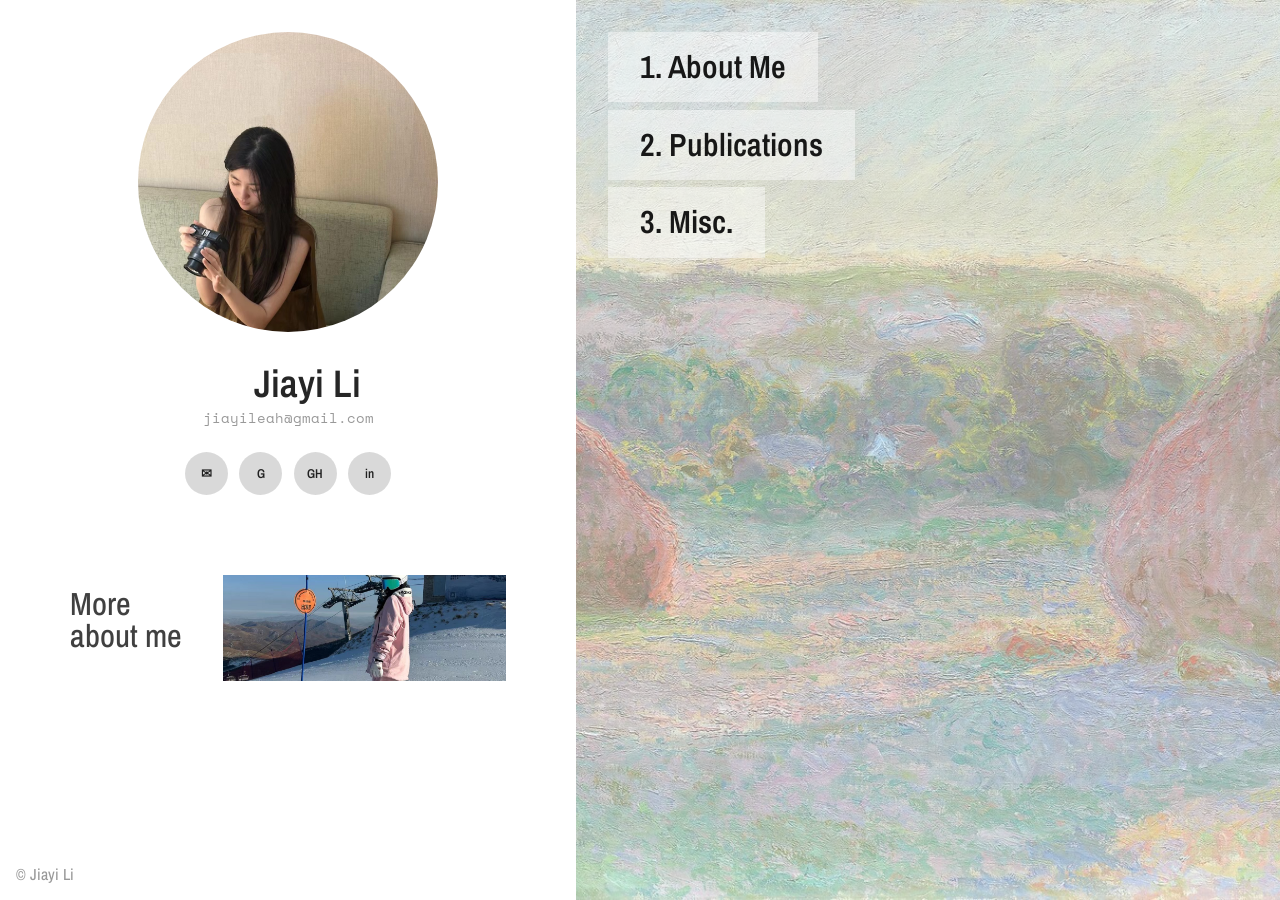
==== commit feba0c01: "Update index.html" ====
--- a/index.html
+++ b/index.html
@@ -28,26 +28,35 @@
     <button class="mobile-menu-btn" id="menu-toggle" aria-expanded="false" aria-controls="sidebar">Menu</button>
   </div>
 
-<div class="profile-top-block">
-  <a href="#" data-page="home" class="profile-photo-link">
-    <img class="profile-photo" src="asset/profile.jpg" alt="Jiayi Li">
-  </a>
+  <div class="container">
+    <aside class="sidebar profile-sidebar" id="sidebar">
+  <div class="profile-card">
+    <a href="#" data-page="home" class="profile-photo-link">
+      <img class="profile-photo" src="asset/profile.jpg" alt="Jiayi Li">
+    </a>
 
-  <h1 class="profile-name">
-    <a href="#" data-page="home">Jiayi Li</a>
-  </h1>
+    <h1 class="profile-name">
+      <a href="#" data-page="home">Jiayi Li</a>
+    </h1>
 
-  <p class="profile-email">
-    <a href="mailto:jiayileah@gmail.com">jiayileah@gmail.com</a>
-  </p>
+    <p class="profile-email">
+      <a href="mailto:jiayileah@gmail.com">jiayileah@gmail.com</a>
+    </p>
 
-  <div class="profile-socials">
-    <a href="mailto:jiayileah@gmail.com" aria-label="Email">✉</a>
-    <a href="https://scholar.google.com/" target="_blank" rel="noopener noreferrer">G</a>
-    <a href="https://github.com/jiayileah" target="_blank" rel="noopener noreferrer">GH</a>
-    <a href="https://www.linkedin.com/in/jiayi-li-0b29a120a/" target="_blank" rel="noopener noreferrer">in</a>
-  </div>
-</div>
+    <div class="profile-socials">
+      <a href="mailto:jiayileah@gmail.com" aria-label="Email">✉</a>
+      <a href="https://scholar.google.com/citations?user=YOUR_USER_ID&hl=en" target="_blank" rel="noopener noreferrer" aria-label="Google Scholar">G</a>
+      <a href="https://github.com/jiayileah" target="_blank" rel="noopener noreferrer" aria-label="GitHub">GH</a>
+      <a href="https://www.linkedin.com/in/jiayi-li-0b29a120a/" target="_blank" rel="noopener noreferrer" aria-label="LinkedIn">in</a>
+    </div>
+
+    <nav class="profile-nav">
+      <ol class="nav-index">
+        <li><a href="#about" data-page="about">About Me</a></li>
+        <li><a href="#publications" data-page="publications">Publications</a></li>
+        <li><a href="#misc" data-page="misc">Misc.</a></li>
+      </ol>
+    </nav>
 
     <div class="more-about-card">
   <div class="more-about-text">
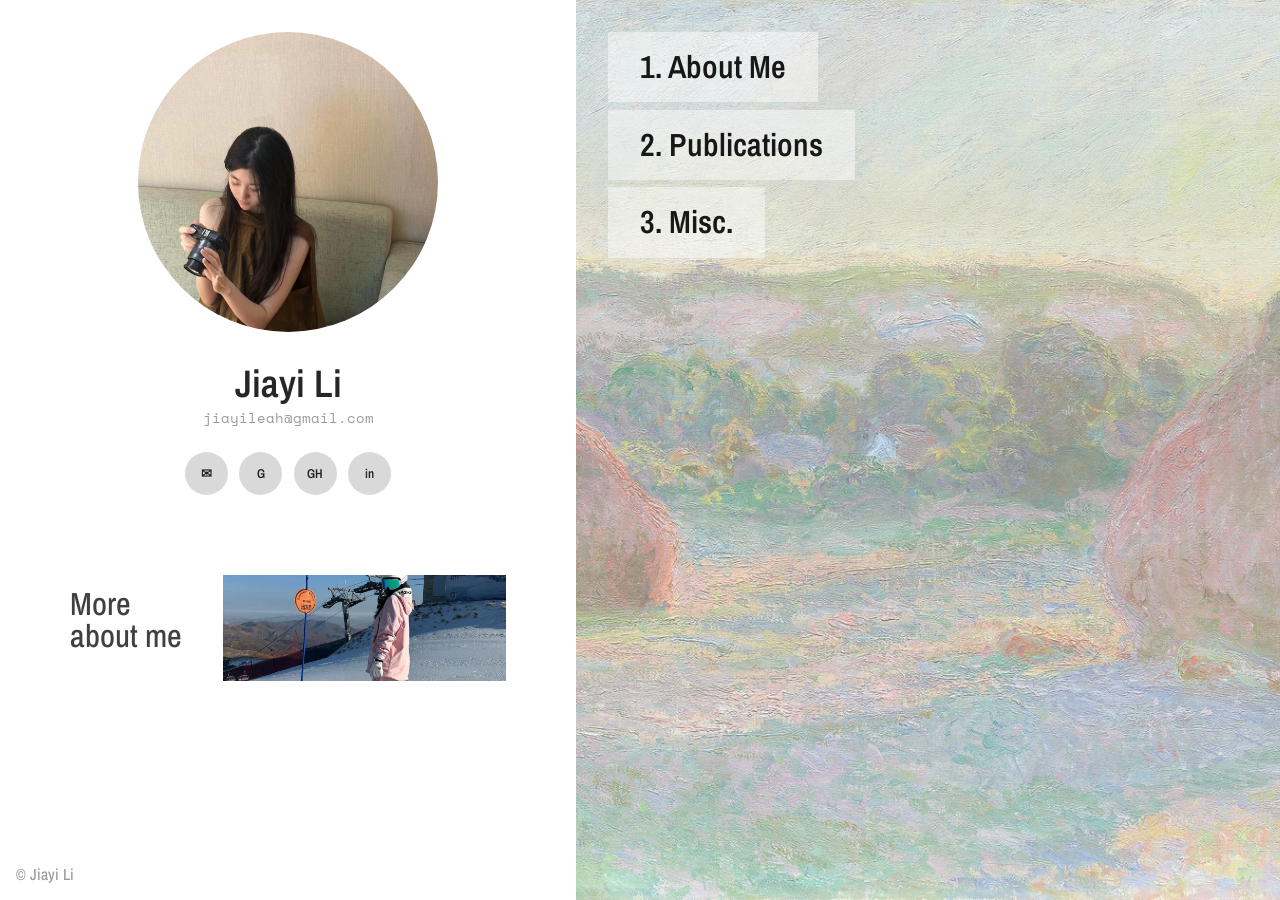
==== commit 8092acbf: "Update index.html" ====
--- a/index.html
+++ b/index.html
@@ -47,7 +47,7 @@
       <a href="mailto:jiayileah@gmail.com" aria-label="Email">✉</a>
       <a href="https://scholar.google.com/citations?user=YOUR_USER_ID&hl=en" target="_blank" rel="noopener noreferrer" aria-label="Google Scholar">G</a>
       <a href="https://github.com/jiayileah" target="_blank" rel="noopener noreferrer" aria-label="GitHub">GH</a>
-      <a href="https://www.linkedin.com/in/jiayi-li-0b29a120a/" target="_blank" rel="noopener noreferrer" aria-label="LinkedIn">in</a>
+      <a href="https://www.linkedin.com/in/jiayi-li-85208b394/?locale=zh" target="_blank" rel="noopener noreferrer" aria-label="LinkedIn">in</a>
     </div>
 
     <nav class="profile-nav">
--- a/style.css
+++ b/style.css
@@ -142,7 +142,7 @@
 
 .sidebar .profile-name a {
   display: inline-block;
-  transform: translateX(1.2rem);
+  transform: none;
   font-size: 2.4rem;
   font-weight: 600;
   line-height: 1;
@@ -1270,7 +1270,7 @@
 
 .profile-sidebar .profile-nav {
   width: min(100%, 300px) !important;
-  margin: 5rem auto -2rem auto !important;
+  margin: 2rem auto -2rem auto !important;
 }
 
 .profile-sidebar .nav-index {
@@ -1324,4 +1324,60 @@
   width: min(100%, 300px);
   margin-left: auto;
   margin-right: auto;
+}
+
+/* ─── Center top profile block ─── */
+
+.profile-top-block {
+  width: min(100%, 300px) !important;
+  margin-left: auto !important;
+  margin-right: auto !important;
+  text-align: center !important;
+}
+
+.profile-top-block .profile-photo-link,
+.profile-top-block .profile-name,
+.profile-top-block .profile-email,
+.profile-top-block .profile-socials {
+  width: 100% !important;
+  margin-left: auto !important;
+  margin-right: auto !important;
+}
+
+.profile-top-block .profile-name {
+  margin-top: 0 !important;
+  margin-bottom: 0.4rem !important;
+  text-align: center !important;
+}
+
+.profile-top-block .profile-name a {
+  display: inline-block !important;
+  transform: none !important;
+}
+
+.profile-top-block .profile-email {
+  text-align: center !important;
+  margin-top: 0 !important;
+  margin-bottom: 1.6rem !important;
+}
+
+.profile-top-block .profile-socials {
+  justify-content: center !important;
+}
+
+/* ─── Force profile name to center ─── */
+
+.profile-top-block .profile-name {
+  width: 100% !important;
+  margin-left: auto !important;
+  margin-right: auto !important;
+  text-align: center !important;
+}
+
+.profile-top-block .profile-name a {
+  display: inline-block !important;
+  transform: none !important;
+  margin-left: 0 !important;
+  margin-right: 0 !important;
+  text-align: center !important;
 }
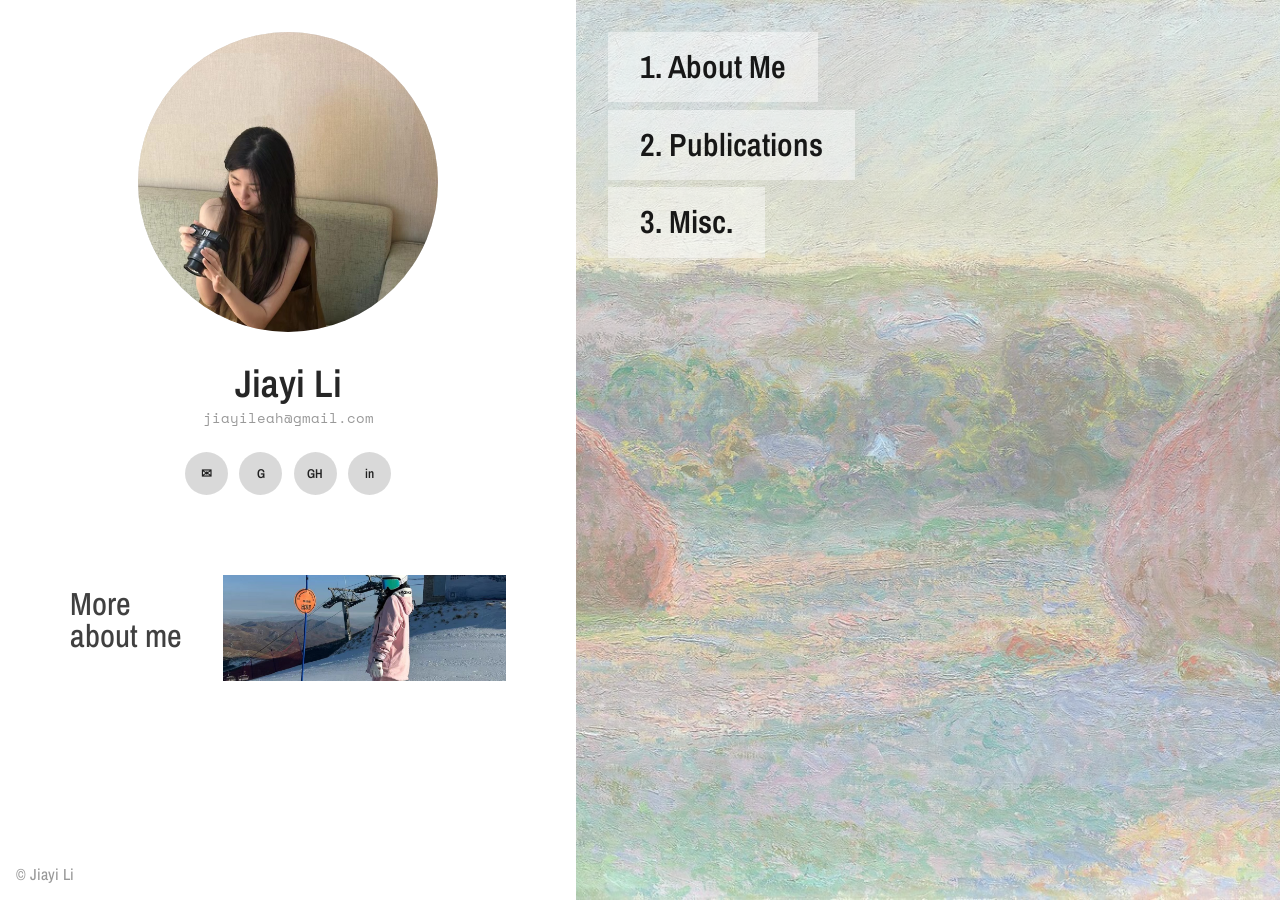
==== commit 24bce0b6: "Update index.html" ====
--- a/index.html
+++ b/index.html
@@ -47,7 +47,7 @@
       <a href="mailto:jiayileah@gmail.com" aria-label="Email">✉</a>
       <a href="https://scholar.google.com/citations?user=YOUR_USER_ID&hl=en" target="_blank" rel="noopener noreferrer" aria-label="Google Scholar">G</a>
       <a href="https://github.com/jiayileah" target="_blank" rel="noopener noreferrer" aria-label="GitHub">GH</a>
-      <a href="https://www.linkedin.com/in/jiayi-li-85208b394/?locale=zh" target="_blank" rel="noopener noreferrer" aria-label="LinkedIn">in</a>
+      <a href="https://www.linkedin.com/in/jiayi-li-85208b394" target="_blank" rel="noopener noreferrer" aria-label="LinkedIn">in</a>
     </div>
 
     <nav class="profile-nav">
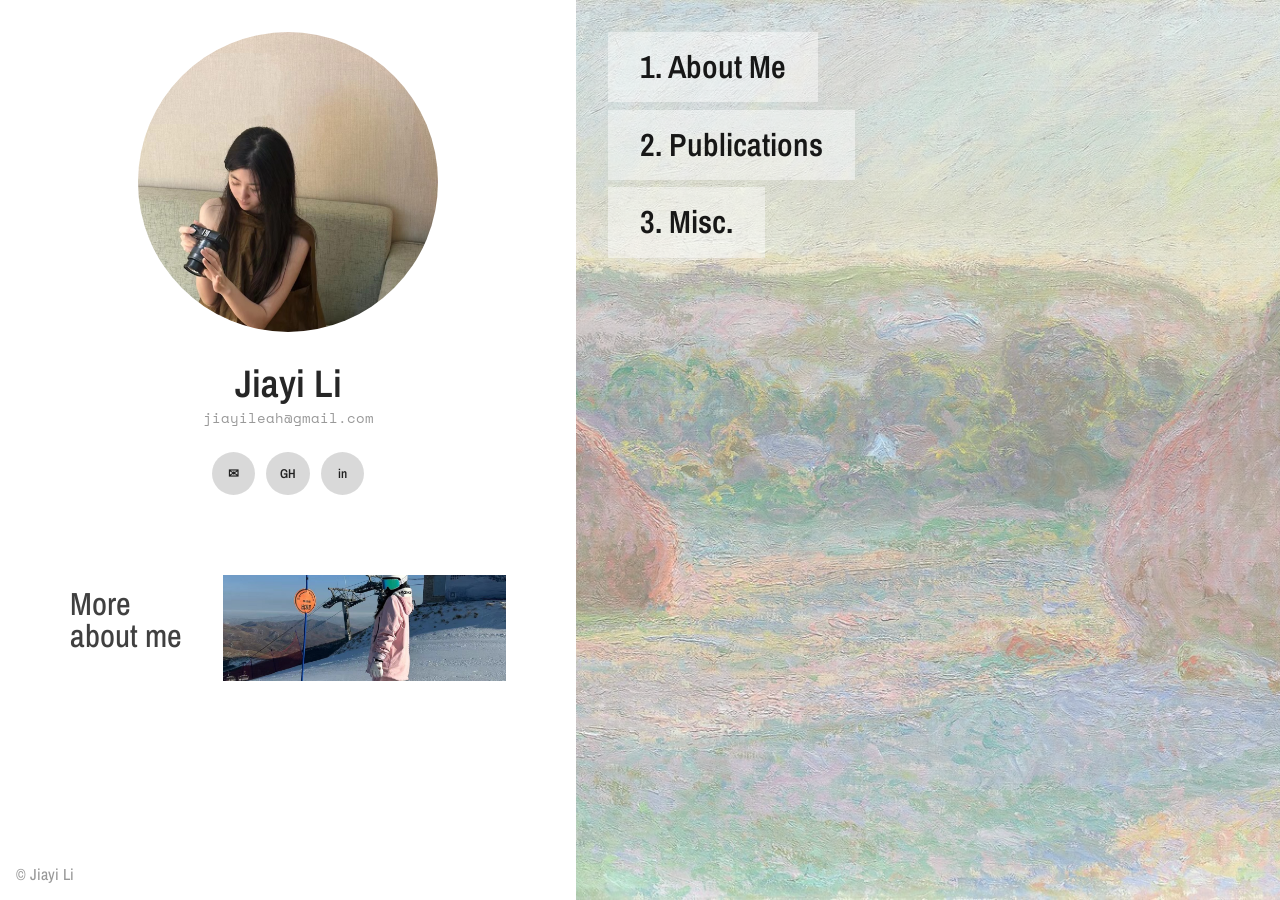
==== commit f5bb4daa: "Update index.html" ====
--- a/index.html
+++ b/index.html
@@ -45,7 +45,6 @@
 
     <div class="profile-socials">
       <a href="mailto:jiayileah@gmail.com" aria-label="Email">✉</a>
-      <a href="https://scholar.google.com/citations?user=YOUR_USER_ID&hl=en" target="_blank" rel="noopener noreferrer" aria-label="Google Scholar">G</a>
       <a href="https://github.com/jiayileah" target="_blank" rel="noopener noreferrer" aria-label="GitHub">GH</a>
       <a href="https://www.linkedin.com/in/jiayi-li-85208b394" target="_blank" rel="noopener noreferrer" aria-label="LinkedIn">in</a>
     </div>
